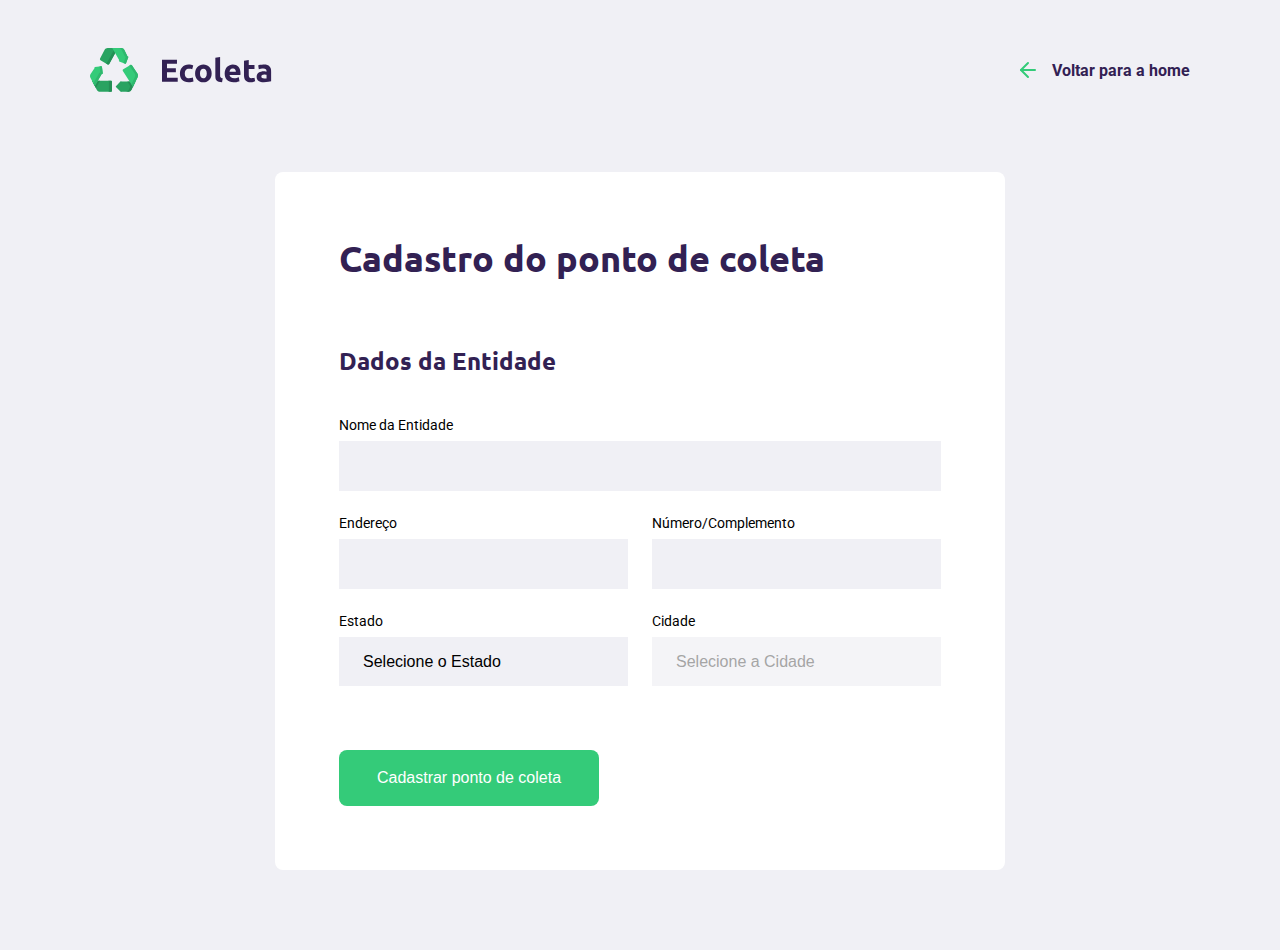
==== create-point.html @ 3222e20c "Primeiro Commit (Em andamento)" ====
<!DOCTYPE html>
<html lang="pt_br">
<head>
    <meta charset="UTF-8">
    <meta name="viewport" content="width=device-width, initial-scale=1.0">
    <title>Criar um ponto de coleta</title>

    <link href="https://fonts.googleapis.com/css2?family=Roboto:wght@300;700&family=Ubuntu:wght@700&display=swap" rel="stylesheet">
    
    <link rel="stylesheet" href="/styles/main.css">
    <link rel="stylesheet" href="/styles/create-point.css">
    
    <link rel="stylesheet" href="/styles/responsive.css">
    

</head>

<body>

    <div id="page-create-point">
        
        <header>
            <img src="/assets/logo.svg" alt="Logomarca">
            <a href="index.html">
                <span></span>
                Voltar para a home
            </a>
        </header>

        <form action="">

            <h1>Cadastro do ponto de coleta</h1>

            <fieldset>
                <legend>
                    <h2>Dados da Entidade</h2>
                </legend>

                <div class="field">
                    <label for="name">Nome da Entidade</label>
                    <input type="text" name= "name">
                </div>

                <div class="field-group">

                    <div class="field">
                        <label for="address">Endereço</label>
                        <input type="text" name= "address">
                    </div>

                    <div class="field">
                        <label for="address2">Número/Complemento</label>
                        <input type="text" name= "address2">
                    </div>

                </div>

                <div class="field-group">

                    <div class="field">

                        <label for="state">Estado</label>
                        <select name="uf">
                            <option value="">Selecione o Estado</option>
                        </select>

                    </div>

                    <div class="field">

                        <label for="city">Cidade</label>
                        <select name="city" disabled>
                            <option value="">Selecione a Cidade</option>
                        </select>

                    </div>
                    
                </div>

            </fieldset>

            <button type="submit">Cadastrar ponto de coleta</button>

        </form>

      
    </div>
    
    
</body>
</html>
---- styles/main.css ----
:root{
    --title-color: #322153;
    --primary-color: #34cb79;
}

* {
    margin: 0;
    padding: 0;
    box-sizing: border-box;
}

html{
    font-family: 'Roboto', sans-serif;
    -webkit-font-smoothing: antialiased;
}

body{
    background: #f0f0f5;
}

a{
    text-decoration: none;
}

h1, h2, h3, h4, h5, h6 {
    color: var(--title-color);
    font-family: 'Ubuntu', sans-serif;
}

button {
    cursor: pointer;
}
---- styles/create-point.css ----
#page-create-point {
    width: 90%;
    max-width: 1100px;

    margin: 0 auto;
}

#page-create-point header{
    margin-top: 48px;

    display: flex;
    justify-content: space-between;
    align-items: center;
}

#page-create-point header a{
    color: var(--title-color);
    font-weight: bold;

    display: flex;
    align-items: center;
}

#page-create-point header a span{
    margin-right: 16px;
    background-image: url('../assets/arrow-left.svg');

    display: flex;

    width: 20px;
    height: 24px;
    
}

#page-create-point form{
    background-color: white;

    margin: 80px auto;
    padding: 64px;

    border-radius: 8px;
    max-width: 730px;

    box-sizing: border-box;
    
}

form h1{
    font-size: 36px;
}

form fieldset {
    margin-top: 64px;

    border: 0;
}

form legend {
    margin-bottom: 40px;

}

form legend h2 {
    font-size: 24px;
}

form .field {
    flex: 1;

    display: flex;
    flex-direction: column;

    margin-bottom: 24px;
}

form .field-group {
    display: flex;
}

form input, select{
    background-color: #f0f0f5;

    border: 0;
    padding: 16px 24px;
    font-size: 16px;

    outline: none;
}

form select {
    -webkit-appearance: none;
    -moz-appearance: none;
    appearance: none;
}

form label{
    font-size: 14px;
    margin-bottom: 8px;
}

form .field-group .field + .field {
    margin-left: 24px;
}

form button {
    width: 260px;
    height: 56px;

    background-color: var(--primary-color);

    border-radius: 8px;
    color: white;

    font-size: 16px;

    border: 0;

    margin-top: 40px;

    transition: background-color 400ms;
}

form button:hover{
    background-color: #2fb86e;
}
---- styles/responsive.css ----
@media (max-width: 900px){
    #page-home {
        background-position-x: 70vw;
    }

    #page-home .content{
        align-items: center;
        text-align: center;
    }

    #page-home header a{
        position: absolute;
        bottom: 48px;
        left: 50%;
        transform: translateX(-50%);
    }

    #page-home main{
        align-items: center;
    }
}

@media (min-width: 1700px){
    #page-home {
        background-position-x: 40vw;
    }
}

@media (max-height: 760px){
    #page-home {
        background-position-y: 200px;
    }
}
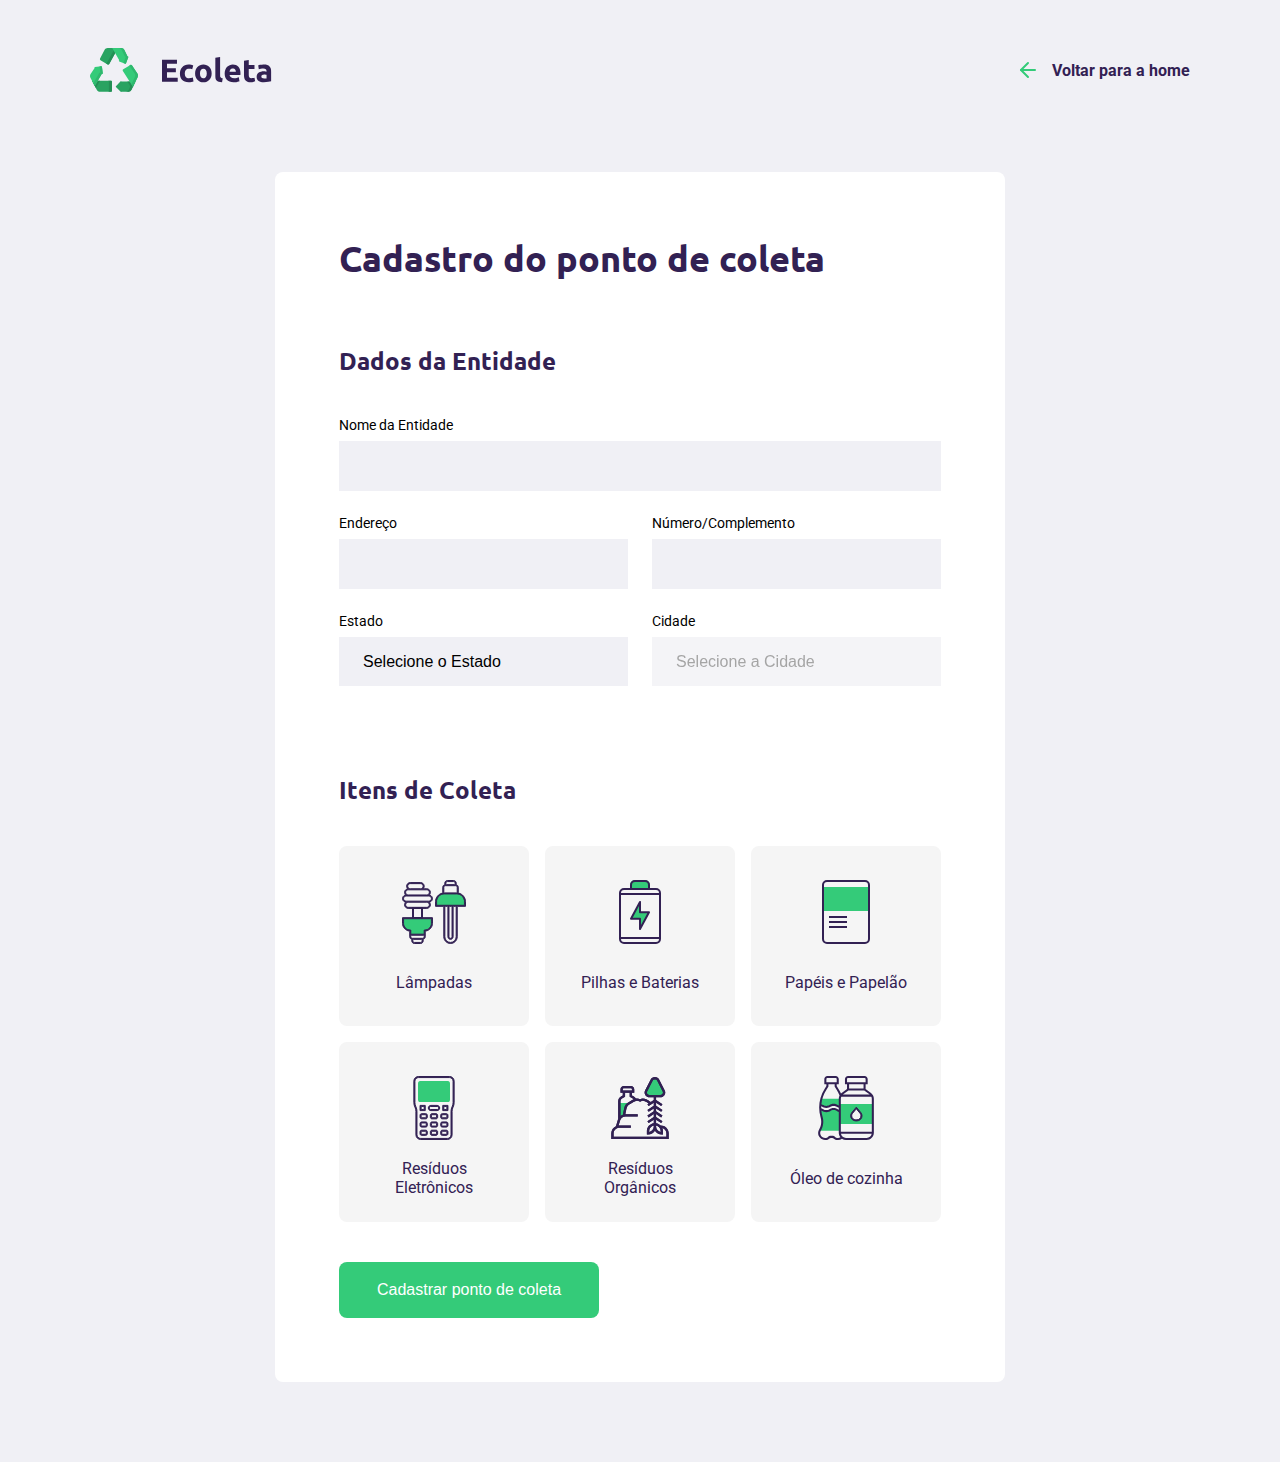
==== commit ae438dd0: "Introdução do JS (Em andamento)" ====
--- a/create-point.html
+++ b/create-point.html
@@ -38,19 +38,19 @@
 
                 <div class="field">
                     <label for="name">Nome da Entidade</label>
-                    <input type="text" name= "name">
+                    <input type="text" name= "name" required>
                 </div>
 
                 <div class="field-group">
 
                     <div class="field">
                         <label for="address">Endereço</label>
-                        <input type="text" name= "address">
+                        <input type="text" name= "address" required>
                     </div>
 
                     <div class="field">
                         <label for="address2">Número/Complemento</label>
-                        <input type="text" name= "address2">
+                        <input type="text" name= "address2" required>
                     </div>
 
                 </div>
@@ -60,7 +60,7 @@
                     <div class="field">
 
                         <label for="state">Estado</label>
-                        <select name="uf">
+                        <select name="uf" required>
                             <option value="">Selecione o Estado</option>
                         </select>
 
@@ -69,13 +69,57 @@
                     <div class="field">
 
                         <label for="city">Cidade</label>
-                        <select name="city" disabled>
+                        <select name="city" disabled required>
                             <option value="">Selecione a Cidade</option>
                         </select>
+
+                        <input type="hidden" name="state">
 
                     </div>
                     
                 </div>
+
+            </fieldset>
+
+            <fieldset>
+                <legend>
+                    <h2>Itens de Coleta</h2>
+                </legend>
+
+                <div class="items-grid">
+                    <li data-id = "1">
+                        <img src="/assets/lampadas.svg" alt="Lâmpadas">
+                        <span>Lâmpadas</span>
+                    </li>
+
+                    <li data-id = "2">
+                        <img src="/assets/baterias.svg" alt="Pilhas e Baterias">
+                        <span>Pilhas e Baterias</span>
+                    </li>
+
+                    <li data-id = "3">
+                        <img src="/assets/papeis-papelao.svg" alt="Papéis-Papelão">
+                        <span>Papéis e Papelão</span>
+                    </li>
+
+                    <li data-id = "4">
+                        <img src="/assets/eletronicos.svg" alt="Eletrônicos">
+                        <span>Resíduos Eletrônicos</span>
+                    </li>
+
+                    <li data-id = "5">
+                        <img src="/assets/organicos.svg" alt="Orgânicos">
+                        <span>Resíduos Orgânicos</span>
+                    </li>
+
+                    <li data-id = "6">
+                        <img src="/assets/oleo.svg" alt="Óleo">
+                        <span>Óleo de cozinha</span>
+                    </li>
+
+                </div>
+
+                <input type="hidden" name="items">
 
             </fieldset>
 
@@ -86,6 +130,7 @@
       
     </div>
     
-    
+    <script src = "/scripts/create-point.js"></script>
+
 </body>
 </html>--- a/styles/create-point.css
+++ b/styles/create-point.css
@@ -122,4 +122,51 @@
 
 form button:hover{
     background-color: #2fb86e;
+}
+
+.items-grid {
+    display: grid;
+    grid-template-columns: 1fr 1fr 1fr;
+    gap: 16px;
+}
+
+.items-grid li {
+    background-color: #f5f5f5;
+    list-style: none;
+
+    border: 2px solid #f5f5f5;
+    border-radius: 8px;
+
+    height: 180px;
+
+    padding: 32px 24px 16px;
+
+    display: flex;
+    flex-direction: column;
+    align-items: center;
+    justify-content: space-between;
+
+    text-align: center;
+
+    cursor: pointer;
+}
+
+.items-grid span{
+    margin-top: 12px;
+
+    flex: 1;
+
+    display: flex;
+    align-items: center;
+
+    color: var(--title-color);
+}
+
+.items-grid li.selected{
+    background: #e1faec;
+    border: 2px solid #34cb79;
+}
+
+.items-grid li img, .items-grid li span {
+    pointer-events: none;
 }